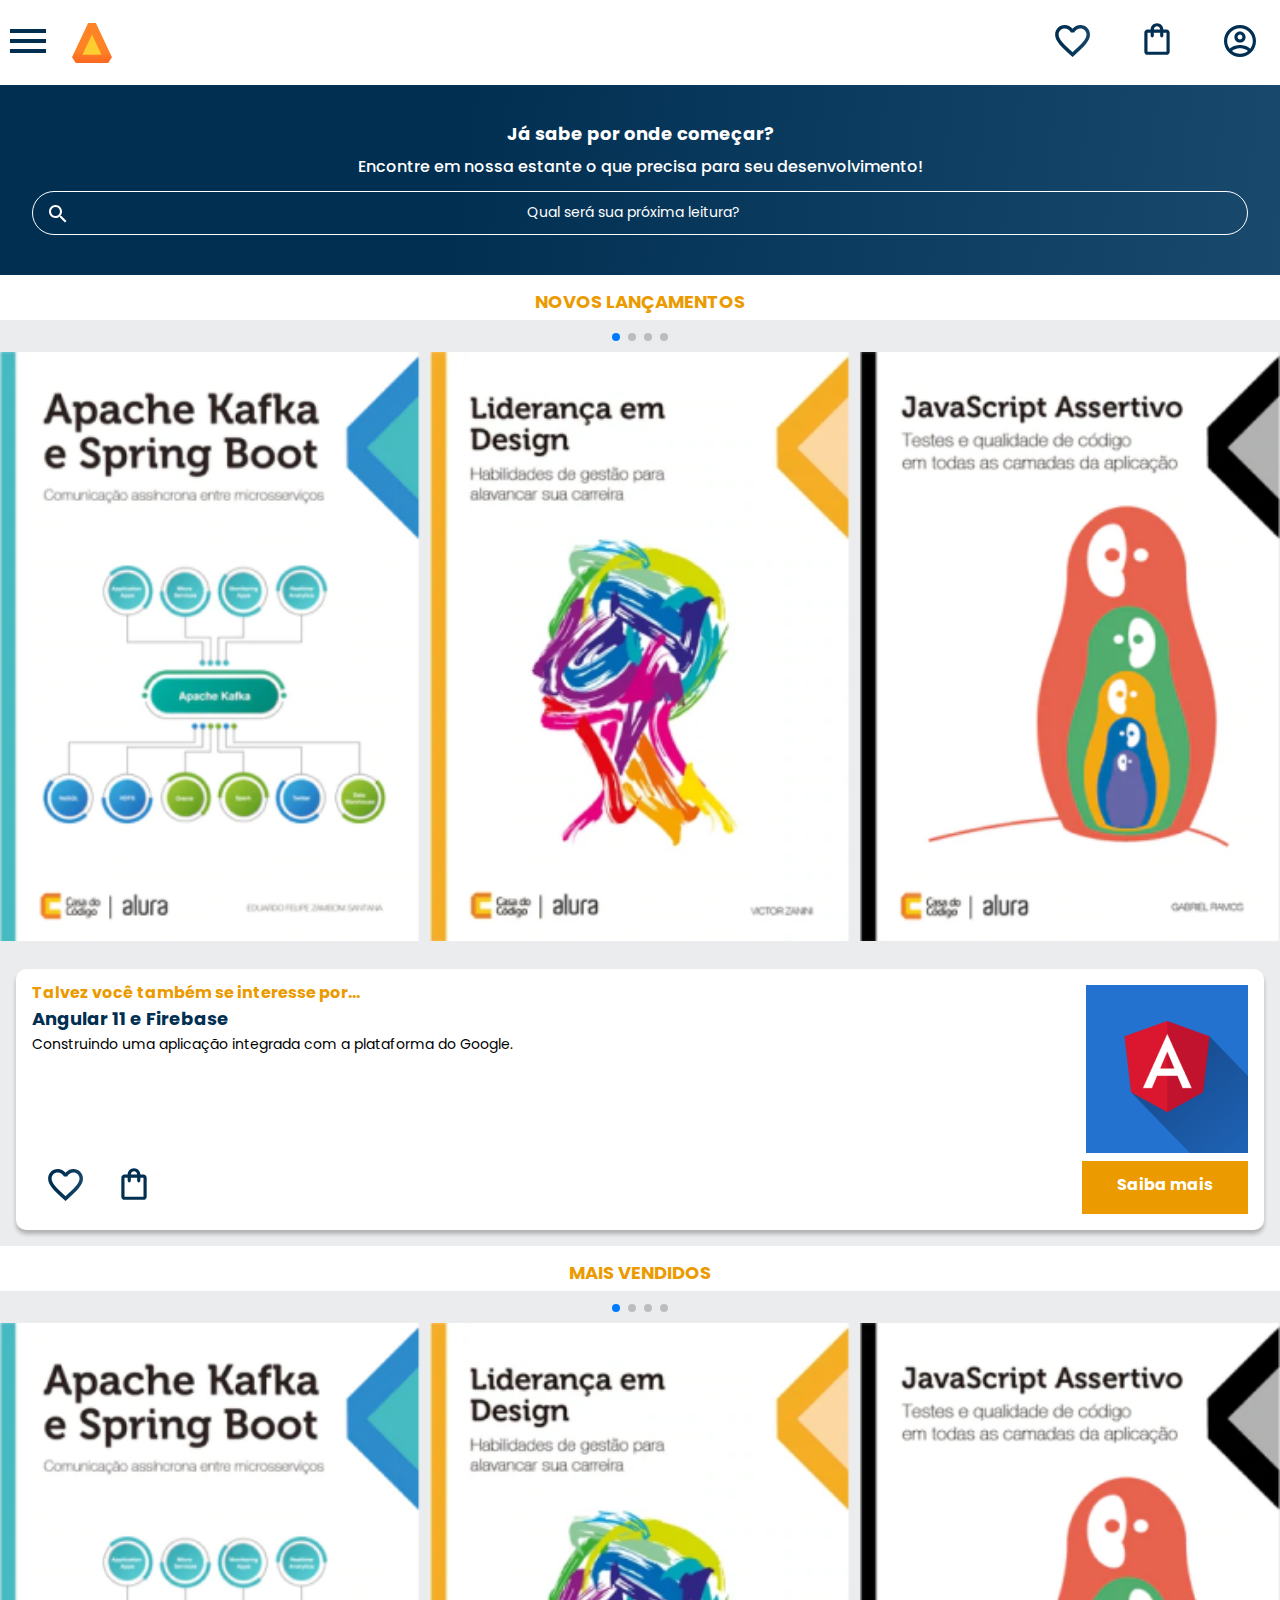
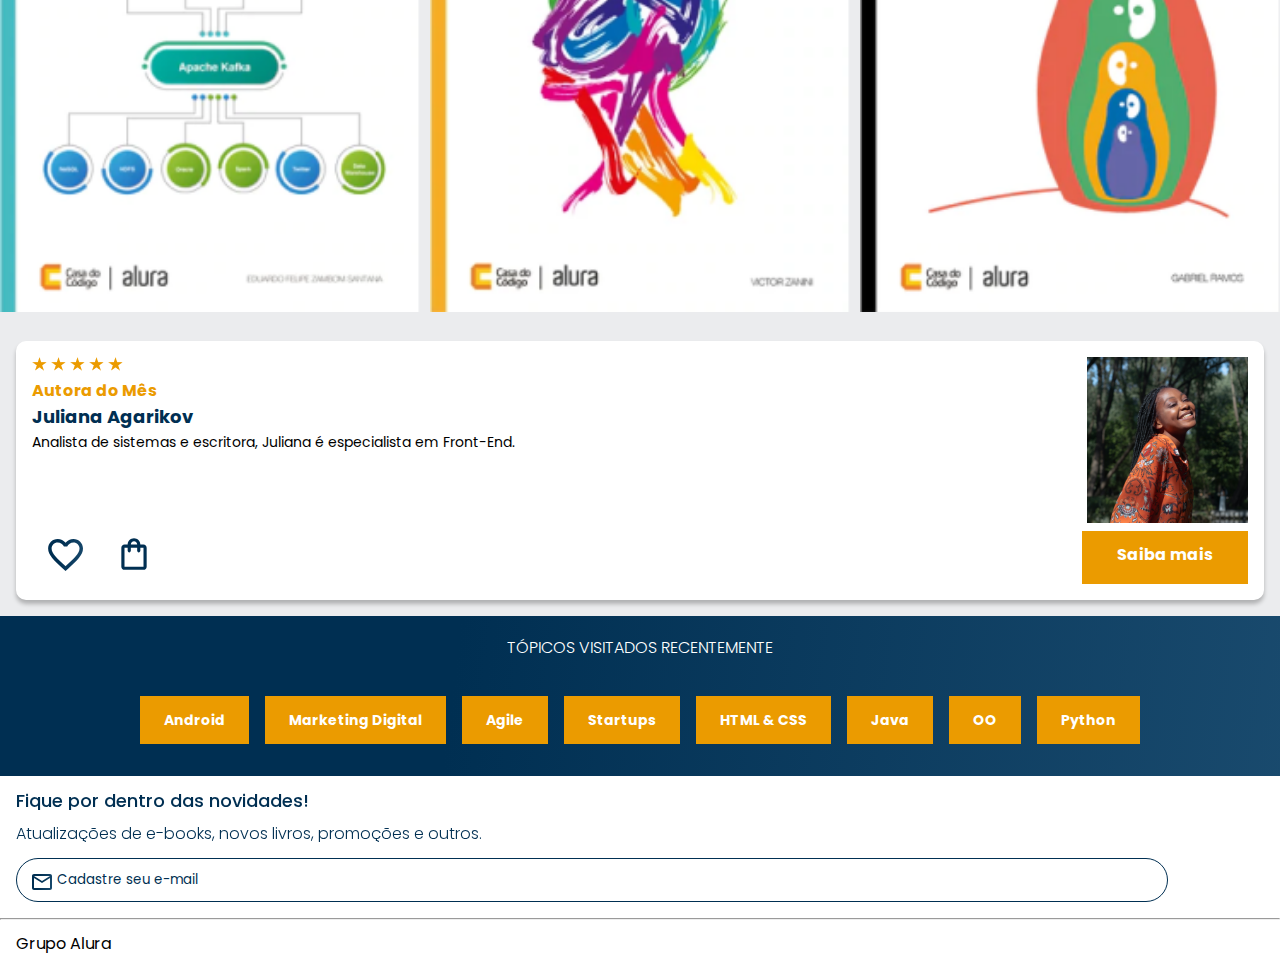
==== html-css-responsividade-mobile-first/index.html @ e1299a55 "Iniciando Curso de HTML e CSS: Responsividade Mobile First" ====
<!DOCTYPE html>
<html lang="pt-br">

<head>
    <meta charset="UTF-8">
    <meta http-equiv="X-UA-Compatible" content="IE=edge">
    <meta name="viewport" content="width=device-width, initial-scale=1.0">
    <link rel="stylesheet" href="reset.css">
    <link rel="preconnect" href="https://fonts.googleapis.com">
    <link rel="preconnect" href="https://fonts.gstatic.com" crossorigin>
    <link href="https://fonts.googleapis.com/css2?family=Poppins:wght@300;400;500;700&display=swap" rel="stylesheet">
    <link rel="stylesheet" href="https://cdn.jsdelivr.net/npm/swiper@9/swiper-bundle.min.css">
    <link rel="stylesheet" href="style.css">
    <title>Página Alura Books</title>
</head>

<body>
    <header class="cabecalho">
        <div class="container">
            <input type="checkbox" id="menu" class="container__botao">
            <label for="menu">
                <span class="cabecalho__menu-hamburguer container__imagem"></span>
            </label>
            <ul class="lista-menu">
                <li class="lista-menu__titulo">Categorias</li>
                <li class="lista-menu__item"><a href="#" class="lista-menu__link">Programação</a></li>
                <li class="lista-menu__item"><a href="#" class="lista-menu__link">Front-End</a></li>
                <li class="lista-menu__item"><a href="#" class="lista-menu__link">Infraestrutura</a></li>
                <li class="lista-menu__item"><a href="#" class="lista-menu__link">Business</a></li>
                <li class="lista-menu__item"><a href="#" class="lista-menu__link">Design & UX</a></li>
            </ul>
            <img src="imagens/Logo.svg" alt="Logo da Alura Books" class="container__imagem">
        </div>
        <div class="container">
            <a href="#"><img src="imagens/Favoritos.svg" alt="Ícone de Favoritos" class="container__imagem"></a>
            <a href="#"><img src="imagens/Compras.svg" alt="Ícone de Compra" class="container__imagem"></a>
            <a href="#"><img src="imagens/Usuário.svg" alt="Ícone de Usuário" class="container__imagem"></a>
        </div>
    </header>
    <section class="banner">
        <h2 class="banner__titulo">Já sabe por onde começar?</h2>
        <p class="banner__texto">Encontre em nossa estante o que precisa para seu desenvolvimento!</p>
        <input type="search" class="banner__pesquisa" placeholder="Qual será sua próxima leitura?">
    </section>
    <section class="carrossel">
        <h2 class="carrossel__titulo">Novos lançamentos</h2>
        <!-- Slider main container -->
        <div class="swiper">
            <!-- If we need pagination -->
            <div class="swiper-pagination"></div>
            <!-- Additional required wrapper -->
            <div class="swiper-wrapper">
                <!-- Slides -->
                <div class="swiper-slide"><img src="./imagens/ApacheKafka.png" alt="Capa do Livro sobre ApacheKafka">
                </div>
                <div class="swiper-slide"><img src="./imagens/Liderança.png" alt="Capa do Livro sobre Liderança"></div>
                <div class="swiper-slide"><img src="./imagens/Javascript.png" alt="Capa do Livro sobre Javascript">
                </div>
                <div class="swiper-slide"><img src="./imagens/Guia Front-end.png" alt="Capa do Livro sobre Front-End">
                </div>
                <div class="swiper-slide"><img src="./imagens/Portugol.png" alt="Capa do Livro sobre Portugol"></div>
                <div class="swiper-slide"><img src="./imagens/Acessibilidade.png"
                        alt="Capa do Livro sobre Acessibilidade"></div>
            </div>

            <!-- If we need navigation buttons -->
            <div class="swiper-button-prev"></div>
            <div class="swiper-button-next"></div>
        </div>

        <div class="card">
            <div class="card__descricao">
                <div class="descricao">
                    <h3 class="descricao__titulo">Talvez você também se interesse por...</h3>
                    <h2 class="descricao__titulo-livro">Angular 11 e Firebase</h2>
                    <p class="descricao__texto">Construindo uma aplicação integrada com a plataforma do Google.</p>
                </div>
                <img src="imagens/Angular.png" class="descricao__imagem" alt="Logo do Angular">
            </div>
            <div class="card__botoes">
                <ul class="botoes">
                    <li class="botoes__item"><img src="imagens/Favoritos.svg" alt="Favoritar livro"></li>
                    <li class="botoes__item"><img src="imagens/Compras.svg" alt="Adicionar ao carrinho de compras"></li>
                </ul>
                <a href="#" class="botoes__ancora">Saiba mais</a>
            </div>
        </div>
    </section>

    <section class="carrossel">
        <h2 class="carrossel__titulo">Mais Vendidos</h2>
        <!-- Slider main container -->
        <div class="swiper">
            <!-- If we need pagination -->
            <div class="swiper-pagination"></div>
            <!-- Additional required wrapper -->
            <div class="swiper-wrapper">
                <!-- Slides -->
                <div class="swiper-slide"><img src="./imagens/ApacheKafka.png" alt="Capa do Livro sobre ApacheKafka">
                </div>
                <div class="swiper-slide"><img src="./imagens/Liderança.png" alt="Capa do Livro sobre Liderança"></div>
                <div class="swiper-slide"><img src="./imagens/Javascript.png" alt="Capa do Livro sobre Javascript">
                </div>
                <div class="swiper-slide"><img src="./imagens/Guia Front-end.png" alt="Capa do Livro sobre Front-End">
                </div>
                <div class="swiper-slide"><img src="./imagens/Portugol.png" alt="Capa do Livro sobre Portugol"></div>
                <div class="swiper-slide"><img src="./imagens/Acessibilidade.png"
                        alt="Capa do Livro sobre Acessibilidade"></div>
            </div>

            <!-- If we need navigation buttons -->
            <div class="swiper-button-prev"></div>
            <div class="swiper-button-next"></div>
        </div>

        <div class="card">
            <div class="card__descricao">
                <div class="descricao">
                    <img class="descricao__estrelas" src="imagens/Estrelinhas.png" alt="Classificação em estrelas">
                    <h3 class="descricao__titulo">Autora do Mês</h3>
                    <h2 class="descricao__titulo-livro">Juliana Agarikov</h2>
                    <p class="descricao__texto">Analista de sistemas e escritora, Juliana é especialista em Front-End.</p>
                </div>
                <img src="imagens/Perfil-escritora 1.png" class="descricao__imagem" alt="Logo do Angular">
            </div>
            <div class="card__botoes">
                <ul class="botoes">
                    <li class="botoes__item"><img src="imagens/Favoritos.svg" alt="Favoritar livro"></li>
                    <li class="botoes__item"><img src="imagens/Compras.svg" alt="Adicionar ao carrinho de compras"></li>
                </ul>
                <a href="#" class="botoes__ancora">Saiba mais</a>
            </div>
        </div>
    </section>

    <section class="topicos">
        <h2 class="topicos__titulo">Tópicos visitados recentemente</h2>
        <ul class="topicos__lista">
            <li class="topicos__item"><a href="#" class="topicos__link">Android</a></li>
            <li class="topicos__item"><a href="#" class="topicos__link">Marketing Digital</a></li>
            <li class="topicos__item"><a href="#" class="topicos__link">Agile</a></li>
            <li class="topicos__item"><a href="#" class="topicos__link">Startups</a></li>
            <li class="topicos__item"><a href="#" class="topicos__link">HTML & CSS</a></li>
            <li class="topicos__item"><a href="#" class="topicos__link">Java</a></li>
            <li class="topicos__item"><a href="#" class="topicos__link">OO</a></li>
            <li class="topicos__item"><a href="#" class="topicos__link">Python</a></li>
        </ul>
    </section>

    <section class="contato">
        <h2 class="contato__titulo">Fique por dentro das novidades!</h2>
        <p class="contato__texto">Atualizações de e-books, novos livros, promoções e outros.</p>
        <input type="email" class="contato__input" placeholder="Cadastre seu e-mail">
    </section>

    <hr>

    <footer class="rodape">
        <h2>Grupo Alura</h2>
    </footer>

    <script src="https://cdn.jsdelivr.net/npm/swiper@9/swiper-bundle.min.js"></script>
    <script>
        const swiper = new Swiper('.swiper', {
            spaceBetween: 10,
            slidesPerView: 3,
            pagination: {
                el: '.swiper-pagination',
                type: 'bullets',
            },
        });
    </script>
</body>

</html>
---- html-css-responsividade-mobile-first/style.css ----
@import url('./styles/header.css');
@import url('./styles/banner.css');
@import url('./styles/carrossel.css');
@import url('./styles/topicos.css');
@import url('./styles/contato.css');
@import url('./styles/rodape.css');

:root {
    --cor-de-fundo: #EBECEE;
    --branco: #FFFFFF;
    --laranja: #EB9B00;
    --azul: #002F52;
    --azul-degrade: linear-gradient(97.54deg, #002F52 35.49%, #326589 165.37%);
    --fonte-principal: "Poppins";
}

body {
    background-color: var(--cor-de-fundo);
    font-family: var(--fonte-principal);
    font-size: 16px;
    font-weight: 400;
}
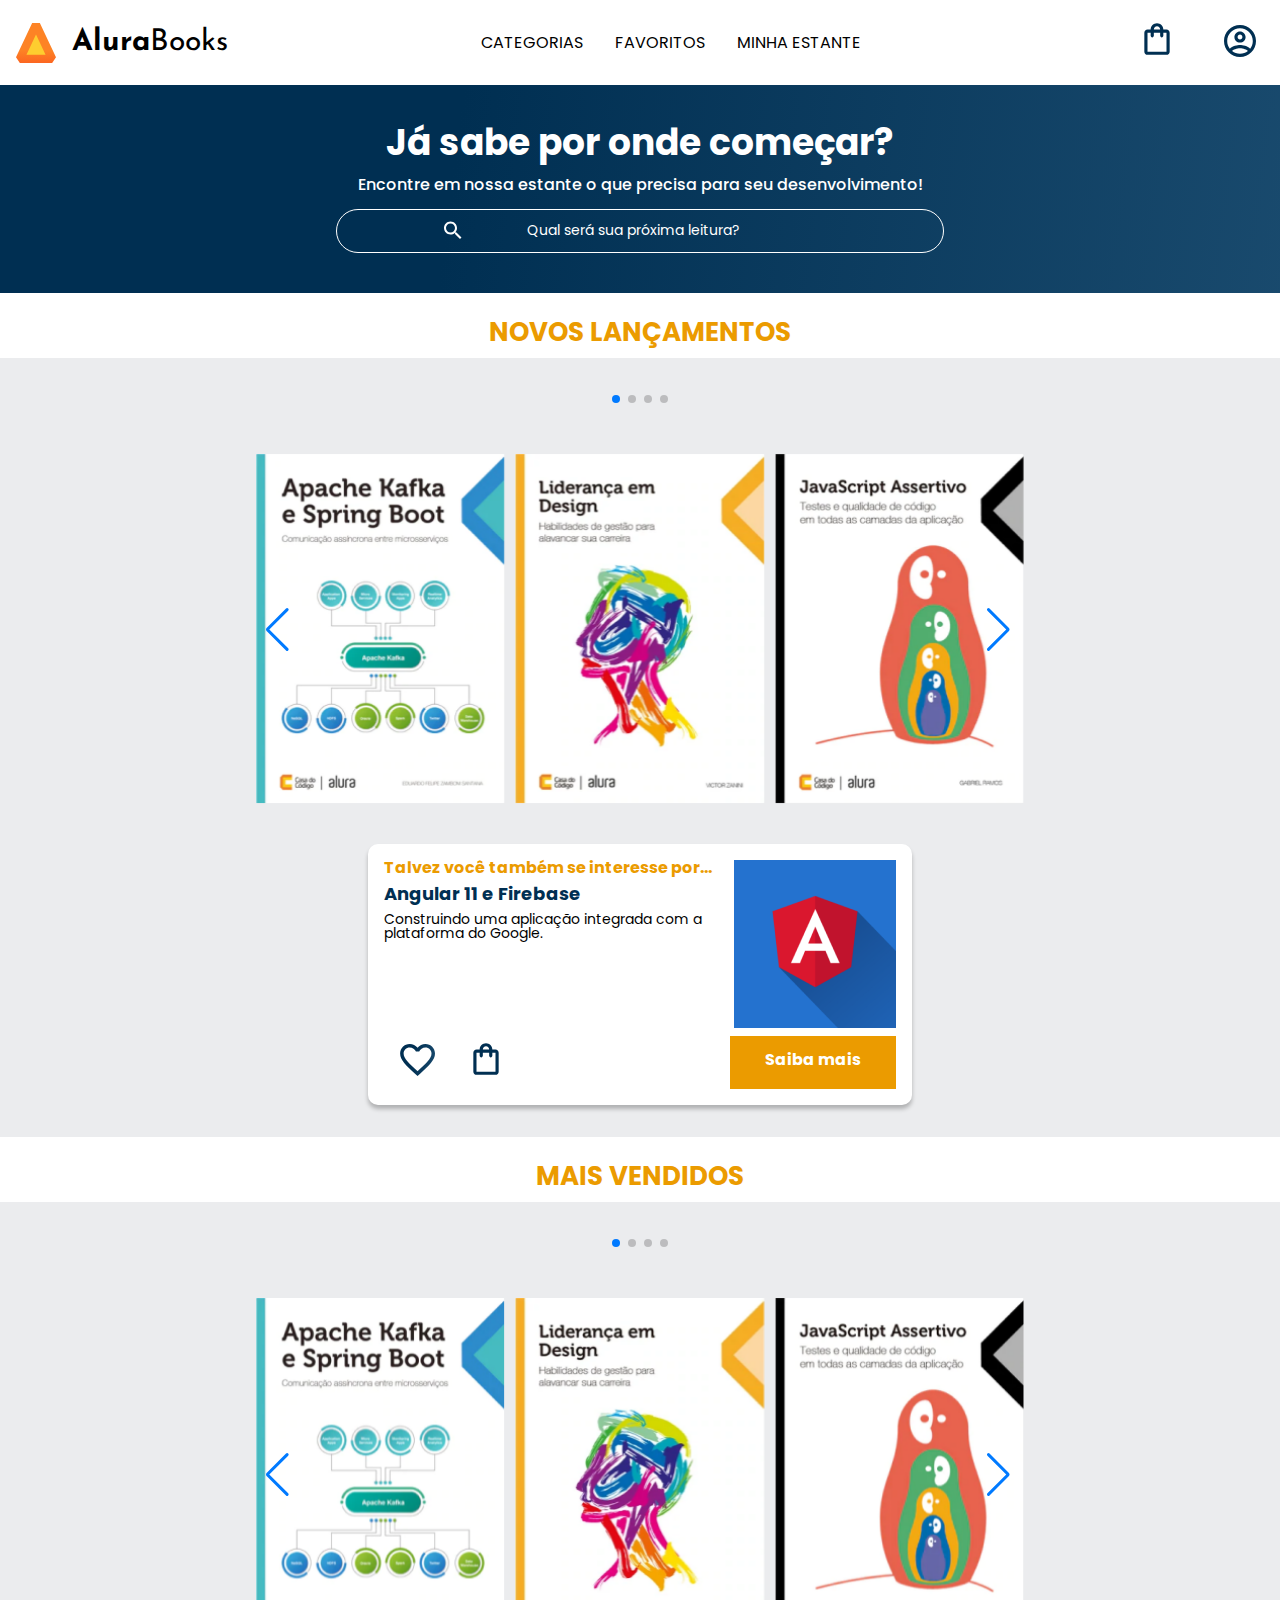
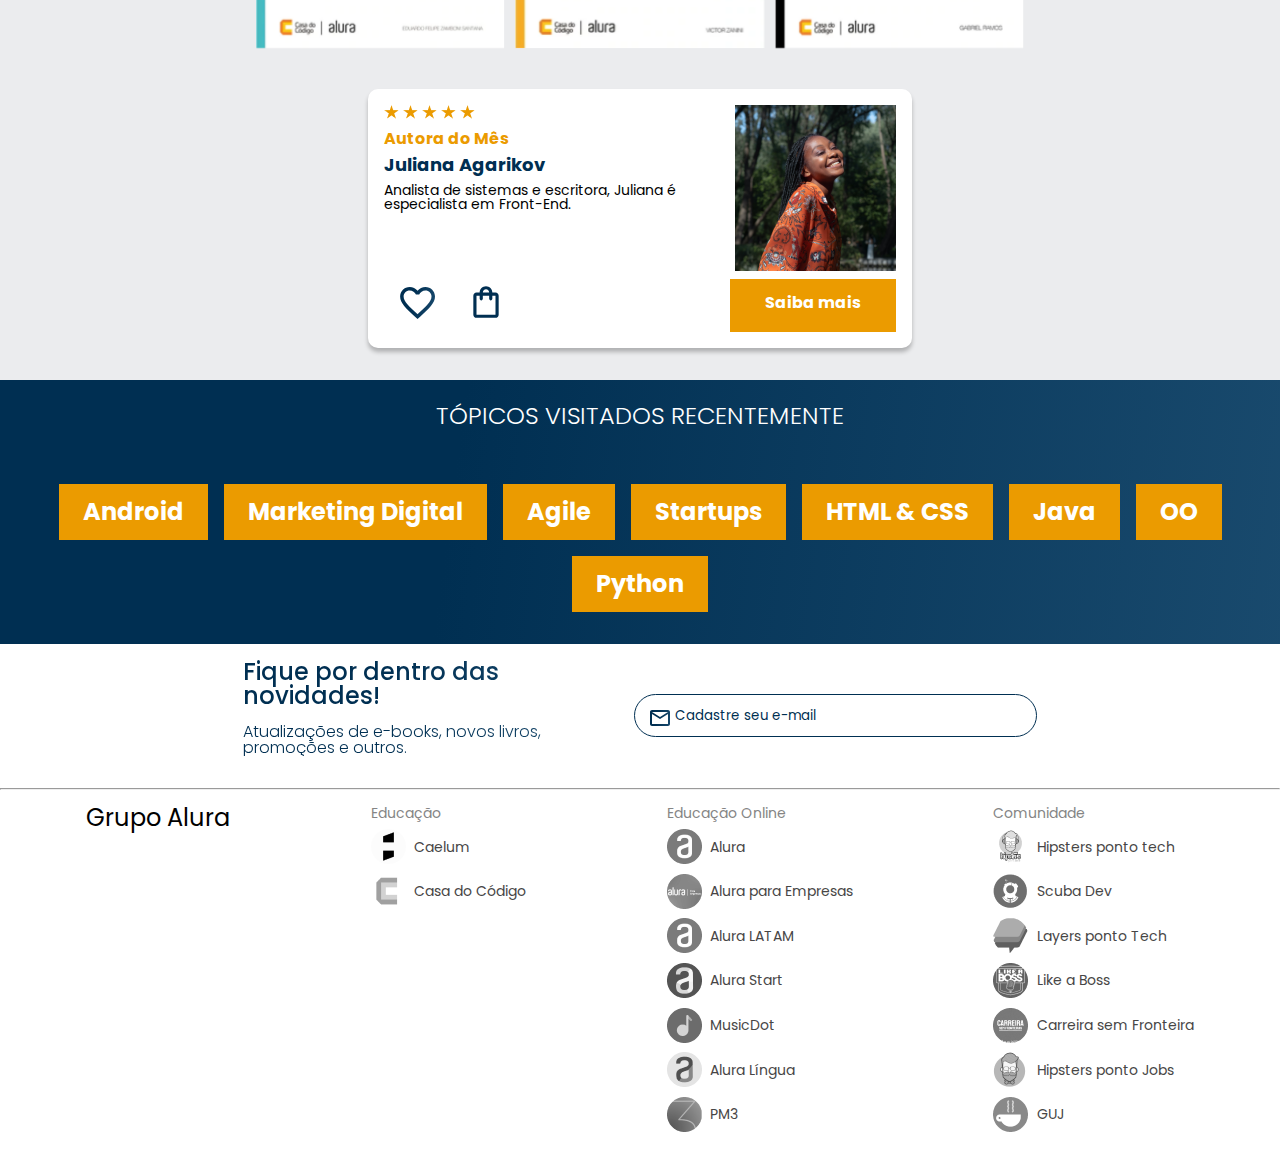
==== commit 7c51a471: "Finalizado Curso CSS: Flexbox com layout responsivos" ====
--- a/html-css-responsividade-mobile-first/index.html
+++ b/html-css-responsividade-mobile-first/index.html
@@ -9,6 +9,7 @@
     <link rel="preconnect" href="https://fonts.googleapis.com">
     <link rel="preconnect" href="https://fonts.gstatic.com" crossorigin>
     <link href="https://fonts.googleapis.com/css2?family=Poppins:wght@300;400;500;700&display=swap" rel="stylesheet">
+    <link href="https://fonts.googleapis.com/css2?family=Josefin+Sans:wght@400;700&display=swap" rel="stylesheet">
     <link rel="stylesheet" href="https://cdn.jsdelivr.net/npm/swiper@9/swiper-bundle.min.css">
     <link rel="stylesheet" href="style.css">
     <title>Página Alura Books</title>
@@ -18,7 +19,7 @@
     <header class="cabecalho">
         <div class="container">
             <input type="checkbox" id="menu" class="container__botao">
-            <label for="menu">
+            <label for="menu" class="container__rotulo">
                 <span class="cabecalho__menu-hamburguer container__imagem"></span>
             </label>
             <ul class="lista-menu">
@@ -30,11 +31,35 @@
                 <li class="lista-menu__item"><a href="#" class="lista-menu__link">Design & UX</a></li>
             </ul>
             <img src="imagens/Logo.svg" alt="Logo da Alura Books" class="container__imagem">
-        </div>
+            <h1 class="container__titulo"><b class="container__titulo--negrito">Alura</b>Books</h1>
+        </div>
+        <ul class="opcoes">
+            <input type="checkbox" id="opcoes-menu" class="opcoes__botao">
+            <label for="opcoes-menu" class="opcoes__rotulo">
+                <li class="opcoes__item">Categorias</li>
+            </label>
+            <ul class="lista-menu">
+                <li class="lista-menu__item"><a href="#" class="lista-menu__link">Programação</a></li>
+                <li class="lista-menu__item"><a href="#" class="lista-menu__link">Front-End</a></li>
+                <li class="lista-menu__item"><a href="#" class="lista-menu__link">Infraestrutura</a></li>
+                <li class="lista-menu__item"><a href="#" class="lista-menu__link">Business</a></li>
+                <li class="lista-menu__item"><a href="#" class="lista-menu__link">Design & UX</a></li>
+            </ul>
+            <li class="opcoes__item"><a href="#" class="opcoes__link">Favoritos</a></li>
+            <li class="opcoes__item"><a href="#" class="opcoes__link">Minha Estante</a></li>
+        </ul>
+
         <div class="container">
-            <a href="#"><img src="imagens/Favoritos.svg" alt="Ícone de Favoritos" class="container__imagem"></a>
-            <a href="#"><img src="imagens/Compras.svg" alt="Ícone de Compra" class="container__imagem"></a>
-            <a href="#"><img src="imagens/Usuário.svg" alt="Ícone de Usuário" class="container__imagem"></a>
+            <a href="#"><img src="imagens/Favoritos.svg" alt="Ícone de Favoritos"
+                    class="container__imagem container__imagem-transparente"></a>
+            <a href="#" class="container__link"><img src="imagens/Compras.svg" alt="Ícone de Compra"
+                    class="container__imagem">
+                <p class="container__texto">Minha sacola</p>
+            </a>
+            <a href="#" class="container__link"><img src="imagens/Usuário.svg" alt="Ícone de Usuário"
+                    class="container__imagem">
+                <p class="container__texto">Meu perfil</p>
+            </a>
         </div>
     </header>
     <section class="banner">
@@ -45,90 +70,98 @@
     <section class="carrossel">
         <h2 class="carrossel__titulo">Novos lançamentos</h2>
         <!-- Slider main container -->
-        <div class="swiper">
-            <!-- If we need pagination -->
-            <div class="swiper-pagination"></div>
-            <!-- Additional required wrapper -->
-            <div class="swiper-wrapper">
-                <!-- Slides -->
-                <div class="swiper-slide"><img src="./imagens/ApacheKafka.png" alt="Capa do Livro sobre ApacheKafka">
-                </div>
-                <div class="swiper-slide"><img src="./imagens/Liderança.png" alt="Capa do Livro sobre Liderança"></div>
-                <div class="swiper-slide"><img src="./imagens/Javascript.png" alt="Capa do Livro sobre Javascript">
-                </div>
-                <div class="swiper-slide"><img src="./imagens/Guia Front-end.png" alt="Capa do Livro sobre Front-End">
-                </div>
-                <div class="swiper-slide"><img src="./imagens/Portugol.png" alt="Capa do Livro sobre Portugol"></div>
-                <div class="swiper-slide"><img src="./imagens/Acessibilidade.png"
-                        alt="Capa do Livro sobre Acessibilidade"></div>
-            </div>
-
-            <!-- If we need navigation buttons -->
-            <div class="swiper-button-prev"></div>
-            <div class="swiper-button-next"></div>
-        </div>
-
-        <div class="card">
-            <div class="card__descricao">
-                <div class="descricao">
-                    <h3 class="descricao__titulo">Talvez você também se interesse por...</h3>
-                    <h2 class="descricao__titulo-livro">Angular 11 e Firebase</h2>
-                    <p class="descricao__texto">Construindo uma aplicação integrada com a plataforma do Google.</p>
-                </div>
-                <img src="imagens/Angular.png" class="descricao__imagem" alt="Logo do Angular">
-            </div>
-            <div class="card__botoes">
-                <ul class="botoes">
-                    <li class="botoes__item"><img src="imagens/Favoritos.svg" alt="Favoritar livro"></li>
-                    <li class="botoes__item"><img src="imagens/Compras.svg" alt="Adicionar ao carrinho de compras"></li>
-                </ul>
-                <a href="#" class="botoes__ancora">Saiba mais</a>
-            </div>
-        </div>
+        <div class="carrossel__container">
+            <div class="swiper">
+                <!-- If we need pagination -->
+                <div class="swiper-pagination"></div>
+                <!-- Additional required wrapper -->
+                <div class="swiper-wrapper">
+                    <!-- Slides -->
+                    <div class="swiper-slide"><img src="./imagens/ApacheKafka.png"
+                            alt="Capa do Livro sobre ApacheKafka">
+                    </div>
+                    <div class="swiper-slide"><img src="./imagens/Liderança.png" alt="Capa do Livro sobre Liderança">
+                    </div>
+                    <div class="swiper-slide"><img src="./imagens/Javascript.png" alt="Capa do Livro sobre Javascript">
+                    </div>
+                    <div class="swiper-slide"><img src="./imagens/Guia Front-end.png"
+                            alt="Capa do Livro sobre Front-End">
+                    </div>
+                    <div class="swiper-slide"><img src="./imagens/Portugol.png" alt="Capa do Livro sobre Portugol">
+                    </div>
+                    <div class="swiper-slide"><img src="./imagens/Acessibilidade.png"
+                            alt="Capa do Livro sobre Acessibilidade"></div>
+                </div>
+
+                <!-- If we need navigation buttons -->
+                <div class="swiper-button-prev"></div>
+                <div class="swiper-button-next"></div>
+            </div>
+            <div class="card">
+                <div class="card__descricao">
+                    <div class="descricao">
+                        <h3 class="descricao__titulo">Talvez você também se interesse por...</h3>
+                        <h2 class="descricao__titulo-livro">Angular 11 e Firebase</h2>
+                        <p class="descricao__texto">Construindo uma aplicação integrada com a plataforma do Google.</p>
+                    </div>
+                    <img src="imagens/Angular.png" class="descricao__imagem" alt="Logo do Angular">
+                </div>
+                <div class="card__botoes">
+                    <ul class="botoes">
+                        <li class="botoes__item"><img src="imagens/Favoritos.svg" alt="Favoritar livro"></li>
+                        <li class="botoes__item"><img src="imagens/Compras.svg" alt="Adicionar ao carrinho de compras"></li>
+                    </ul>
+                    <a href="#" class="botoes__ancora">Saiba mais</a>
+                </div>
+            </div>
+        </div>        
     </section>
 
     <section class="carrossel">
         <h2 class="carrossel__titulo">Mais Vendidos</h2>
         <!-- Slider main container -->
-        <div class="swiper">
-            <!-- If we need pagination -->
-            <div class="swiper-pagination"></div>
-            <!-- Additional required wrapper -->
-            <div class="swiper-wrapper">
-                <!-- Slides -->
-                <div class="swiper-slide"><img src="./imagens/ApacheKafka.png" alt="Capa do Livro sobre ApacheKafka">
-                </div>
-                <div class="swiper-slide"><img src="./imagens/Liderança.png" alt="Capa do Livro sobre Liderança"></div>
-                <div class="swiper-slide"><img src="./imagens/Javascript.png" alt="Capa do Livro sobre Javascript">
-                </div>
-                <div class="swiper-slide"><img src="./imagens/Guia Front-end.png" alt="Capa do Livro sobre Front-End">
-                </div>
-                <div class="swiper-slide"><img src="./imagens/Portugol.png" alt="Capa do Livro sobre Portugol"></div>
-                <div class="swiper-slide"><img src="./imagens/Acessibilidade.png"
-                        alt="Capa do Livro sobre Acessibilidade"></div>
-            </div>
-
-            <!-- If we need navigation buttons -->
-            <div class="swiper-button-prev"></div>
-            <div class="swiper-button-next"></div>
-        </div>
-
-        <div class="card">
-            <div class="card__descricao">
-                <div class="descricao">
-                    <img class="descricao__estrelas" src="imagens/Estrelinhas.png" alt="Classificação em estrelas">
-                    <h3 class="descricao__titulo">Autora do Mês</h3>
-                    <h2 class="descricao__titulo-livro">Juliana Agarikov</h2>
-                    <p class="descricao__texto">Analista de sistemas e escritora, Juliana é especialista em Front-End.</p>
-                </div>
-                <img src="imagens/Perfil-escritora 1.png" class="descricao__imagem" alt="Logo do Angular">
-            </div>
-            <div class="card__botoes">
-                <ul class="botoes">
-                    <li class="botoes__item"><img src="imagens/Favoritos.svg" alt="Favoritar livro"></li>
-                    <li class="botoes__item"><img src="imagens/Compras.svg" alt="Adicionar ao carrinho de compras"></li>
-                </ul>
-                <a href="#" class="botoes__ancora">Saiba mais</a>
+        <div class="carrossel__container">
+            <div class="swiper">
+                <!-- If we need pagination -->
+                <div class="swiper-pagination"></div>
+                <!-- Additional required wrapper -->
+                <div class="swiper-wrapper">
+                    <!-- Slides -->
+                    <div class="swiper-slide"><img src="./imagens/ApacheKafka.png" alt="Capa do Livro sobre ApacheKafka">
+                    </div>
+                    <div class="swiper-slide"><img src="./imagens/Liderança.png" alt="Capa do Livro sobre Liderança"></div>
+                    <div class="swiper-slide"><img src="./imagens/Javascript.png" alt="Capa do Livro sobre Javascript">
+                    </div>
+                    <div class="swiper-slide"><img src="./imagens/Guia Front-end.png" alt="Capa do Livro sobre Front-End">
+                    </div>
+                    <div class="swiper-slide"><img src="./imagens/Portugol.png" alt="Capa do Livro sobre Portugol"></div>
+                    <div class="swiper-slide"><img src="./imagens/Acessibilidade.png"
+                            alt="Capa do Livro sobre Acessibilidade"></div>
+                </div>
+
+                <!-- If we need navigation buttons -->
+                <div class="swiper-button-prev"></div>
+                <div class="swiper-button-next"></div>
+            </div>
+
+            <div class="card">
+                <div class="card__descricao">
+                    <div class="descricao">
+                        <img class="descricao__estrelas" src="imagens/Estrelinhas.png" alt="Classificação em estrelas">
+                        <h3 class="descricao__titulo">Autora do Mês</h3>
+                        <h2 class="descricao__titulo-livro">Juliana Agarikov</h2>
+                        <p class="descricao__texto">Analista de sistemas e escritora, Juliana é especialista em Front-End.
+                        </p>
+                    </div>
+                    <img src="imagens/Perfil-escritora 1.png" class="descricao__imagem" alt="Logo do Angular">
+                </div>
+                <div class="card__botoes">
+                    <ul class="botoes">
+                        <li class="botoes__item"><img src="imagens/Favoritos.svg" alt="Favoritar livro"></li>
+                        <li class="botoes__item"><img src="imagens/Compras.svg" alt="Adicionar ao carrinho de compras"></li>
+                    </ul>
+                    <a href="#" class="botoes__ancora">Saiba mais</a>
+                </div>
             </div>
         </div>
     </section>
@@ -148,15 +181,58 @@
     </section>
 
     <section class="contato">
-        <h2 class="contato__titulo">Fique por dentro das novidades!</h2>
-        <p class="contato__texto">Atualizações de e-books, novos livros, promoções e outros.</p>
+        <div class="contato__descricao">
+            <h2 class="contato__titulo">Fique por dentro das novidades!</h2>
+            <p class="contato__texto">Atualizações de e-books, novos livros, promoções e outros.</p>
+        </div>
         <input type="email" class="contato__input" placeholder="Cadastre seu e-mail">
     </section>
 
     <hr>
 
     <footer class="rodape">
-        <h2>Grupo Alura</h2>
+        <h2 class="rodape__titulo">Grupo Alura</h2>
+        <ul class="rodape__lista">
+            <li class="rodape__lista__titulo">Educação</li>
+            <li class="rodape__item"><img src="imagens/Caelum.png" alt="Logo da Caelum"><a href="#"
+                    class="rodape__item__link">Caelum</a></li>
+            <li class="rodape__item"><img src="imagens/CasaDoCodigo.png" alt="Logo da Casa do Código"><a href="#"
+                    class="rodape__item__link">Casa do Código</a></li>
+        </ul>
+        <ul class="rodape__lista">
+            <li class="rodape__lista__titulo">Educação Online</li>
+            <li class="rodape__item"><img src="imagens/Alura.png" alt="Logo da Alura"><a href="#"
+                    class="rodape__item__link">Alura</a></li>
+            <li class="rodape__item"><img src="imagens/AluraEmpresas.png" alt="Logo da Alura para Empresas"><a href="#"
+                    class="rodape__item__link">Alura para Empresas</a></li>
+            <li class="rodape__item"><img src="imagens/AluraLatam.png" alt="Logo da Alura LATAM"><a href="#"
+                    class="rodape__item__link">Alura LATAM</a></li>
+            <li class="rodape__item"><img src="imagens/AluraStart.png" alt="Logo da Alura Start"><a href="#"
+                    class="rodape__item__link">Alura Start</a></li>
+            <li class="rodape__item"><img src="imagens/MusicDot.png" alt="Logo da MusicDot"><a href="#"
+                    class="rodape__item__link">MusicDot</a></li>
+            <li class="rodape__item"><img src="imagens/AluraLingua.png" alt="Logo da Alura Língua"><a href="#"
+                    class="rodape__item__link">Alura Língua</a></li>
+            <li class="rodape__item"><img src="imagens/PM3.png" alt="Logo da PM3"><a href="#"
+                    class="rodape__item__link">PM3</a></li>
+        </ul>
+        <ul class="rodape__lista">
+            <li class="rodape__lista__titulo">Comunidade</li>
+            <li class="rodape__item"><img src="imagens/HipstersTech.png" alt="Logo da Hipsters ponto tech"><a href="#"
+                    class="rodape__item__link">Hipsters ponto tech</a></li>
+            <li class="rodape__item"><img src="imagens/Scuba.png" alt="Logo da Scuba Dev"><a href="#"
+                    class="rodape__item__link">Scuba Dev</a></li>
+            <li class="rodape__item"><img src="imagens/Layers.png" alt="Logo da Layers ponto Tech"><a href="#"
+                    class="rodape__item__link">Layers ponto Tech</a></li>
+            <li class="rodape__item"><img src="imagens/LikeABoss.png" alt="Logo da Like a Boss"><a href="#"
+                    class="rodape__item__link">Like a Boss</a></li>
+            <li class="rodape__item"><img src="imagens/CarreiraSemFronteira.png" alt="Logo da Carreira sem Fronteira"><a
+                    href="#" class="rodape__item__link">Carreira sem Fronteira</a></li>
+            <li class="rodape__item"><img src="imagens/HipstersJobs.png" alt="Logo da Hipsters ponto Jobs"><a href="#"
+                    class="rodape__item__link">Hipsters ponto Jobs</a></li>
+            <li class="rodape__item"><img src="imagens/GUJ.png" alt="Logo da GUJ"><a href="#"
+                    class="rodape__item__link">GUJ</a></li>
+        </ul>
     </footer>
 
     <script src="https://cdn.jsdelivr.net/npm/swiper@9/swiper-bundle.min.js"></script>
--- a/html-css-responsividade-mobile-first/style.css
+++ b/html-css-responsividade-mobile-first/style.css
@@ -11,7 +11,11 @@
     --laranja: #EB9B00;
     --azul: #002F52;
     --azul-degrade: linear-gradient(97.54deg, #002F52 35.49%, #326589 165.37%);
+    --preto: #000000;
+    --cinza: #474646;
+    --cinza-claro: #858585;
     --fonte-principal: "Poppins";
+    --fonte-secundaria: 'Josefin Sans', sans-serif;
 }
 
 body {
